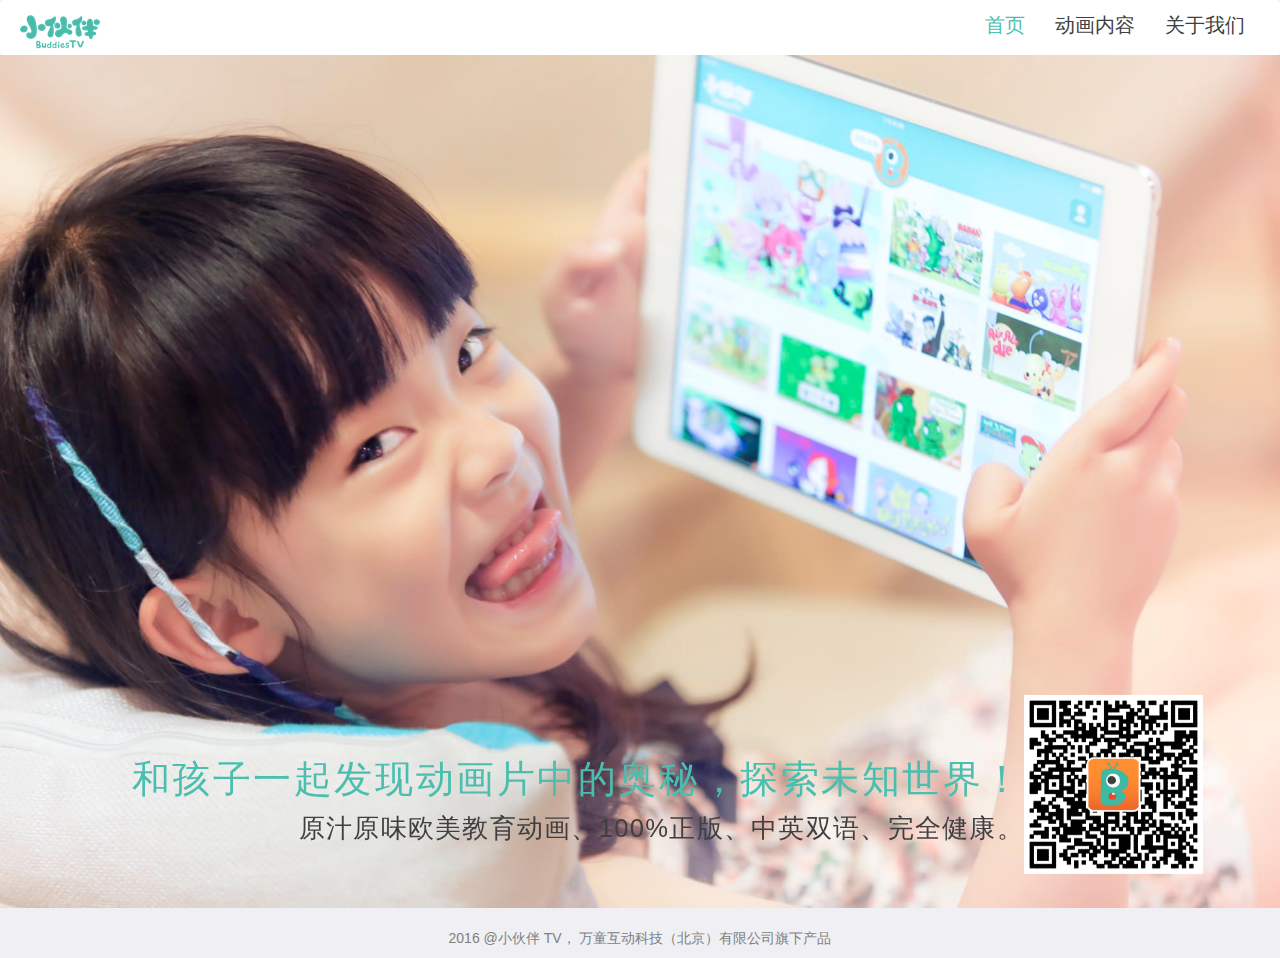
==== index.html @ 2fffc607 "v1" ====
<!DOCTYPE html>
<html lang="en">
<head>
	<meta content="text/html; charset=utf-8" http-equiv="Content-Type">
	<meta content="IE=edge" http-equiv="X-UA-Compatible">
	<meta name="viewport" content="width=device-width, initial-scale=1, maxinum-scale=1, user-scalable=no">
	<link href="style/css/bootstrap.min.css" rel="stylesheet">
	<link href="style/css/custom.css" rel="stylesheet">
	<link href="style/css/responsiveslides.css" rel="stylesheet">
	<link rel="stylesheet" href="http://fonts.googleapis.com/css?family=Lato:300,300italic,400,400italic,700,700italic,900">
	<script src="style/js/jquery-1.12.3.min.js"></script>
	<script src="style/js/bootstrap.min.js"></script>
	<script src="style/js/responsiveslides.js"></script>
	<title>小伙伴 TV</title>
	<script>
		$(function(){
			$(".rslides").responsiveSlides({
				auto: true,
				speed: 500,

			});
		});
	</script>
</head>
<body>
	<div class="navbar navbar-default">
		<div class="container-fluid headtop">
			<div class="navbar-header">
				<button class="navbar-toggle collapsed" data-target="#btv-navbar" data-toggle="collapse" type="button" aria-expanded="false" aria-controls="navbar">
					<span class="sr-only">Toggle navigation</span>
					<span class="icon-bar bar1"></span>
					<span class="icon-bar bar2"></span>
					<span class="icon-bar bar3"></span>
				</button>
				<a class="navbar-brand" href="#">
					<img alt="Brand" src="res/logo@1x.png">
				</a>
			</div>
			<div id="btv-navbar" class="collapse navbar-collapse">
				<ul class="nav navbar-nav navbar-right navbar-uppercase">
       			 	<li class="active"><a href="index.html">首页</a></li>
					<li><a href="donghua.html">动画内容</a></li>
					<li><a href="about.html">关于我们</a></li>
      	</ul>
			</div>
		</div>
	</div>
	<div class="container-fluid">
		<div class="section-header">
		<ul class="rslides">
			<li><a href="#"><img src="res/buddiestv-original1.jpg" alt="BuddiesTV focus image"></a></li>
		</ul>
		<div class="header-content">
			<h1>和孩子一起发现动画片中的奥秘，探索未知世界！</h1>
			<p>原汁原味欧美教育动画、100%正版、中英双语、完全健康。</p>
		</div>
		<div class="header-img">
			<img src="res/buddiestv_app.png" alt="App Download">
		</div>
	</div>
	</div>
	<div class="footer">
		<p>2016 @小伙伴 TV， 万童互动科技（北京）有限公司旗下产品</p>
	</div>
</body>
</html>
---- style/css/custom.css ----
body {
	background-color: #efeff4;
}
.navbar-default {
  background-color: #fff;
  border: none;
  min-height: 55px;
}

.navbar-default .navbar-text {
  color: #404040;
}
.navbar-default .navbar-nav > li > a {
  color: #404040;
  font-size: 1.4em;
}

.navbar-default .navbar-nav > li > a:hover {
  color: #4ABFAF;
}

.navbar-default .navbar-nav > .active > a, .navbar-default .navbar-nav > .active > a:focus, .navbar-default .navbar-nav > .active > a:hover {
  color: #4ABFAF;
  background: none;
}

.navbar {
	margin-bottom: 0;
}

.container-fluid {
	padding: 0;
}

.headtop {
	padding-left: 20px;
	padding-right: 20px;
}


.section-header {
	position: relative;
	top: 0;
}

.header-content {
	position: absolute;
	width: 75%;
	bottom: 6%;
	z-index: 3;
	color: white;
	text-align: right;
  left: 5%;
}

.header-content h1 {
	font-size: 3vw;
	letter-spacing: 0.2vw;
  color: #4ABFAF;
}

.header-content p {
	font-size: 2vw;
	font-weight: lighter;
	color: #404040;
	letter-spacing: 0.1vw;
}

.header-img {
  position: absolute;
  width: 20%;
  bottom: 4%;
  z-index: 3;
  left: 80%;
}

.header-img img {
  width: 14vw;
  height: auto;
}

.container {
	position: relative;
	top: 0;
}

.gfont {
	font: 700 42px lato;
}

.footer {
  margin-top: 20px;
  text-align: center;
  color: #808080;
}

.about-content {
  background-color: white;
  padding: 30px;
  margin-top: 20px;
  font-size: 1.2em;
  line-height: 1.6em;
  letter-spacing: 0.1vw;
  color: #404040;
}
---- style/css/responsiveslides.css ----
/*! http://responsiveslides.com v1.54 by @viljamis */

.rslides {
  position: relative;
  list-style: none;
  overflow: hidden;
  width: 100%;
  padding: 0;
  margin: 0;
  }

.rslides li {
  -webkit-backface-visibility: hidden;
  position: absolute;
  display: none;
  width: 100%;
  left: 0;
  top: 0;
  }

.rslides li:first-child {
  position: relative;
  display: block;
  float: left;
  }

.rslides img {
  display: block;
  height: auto;
  float: left;
  width: 100%;
  border: 0;
  }
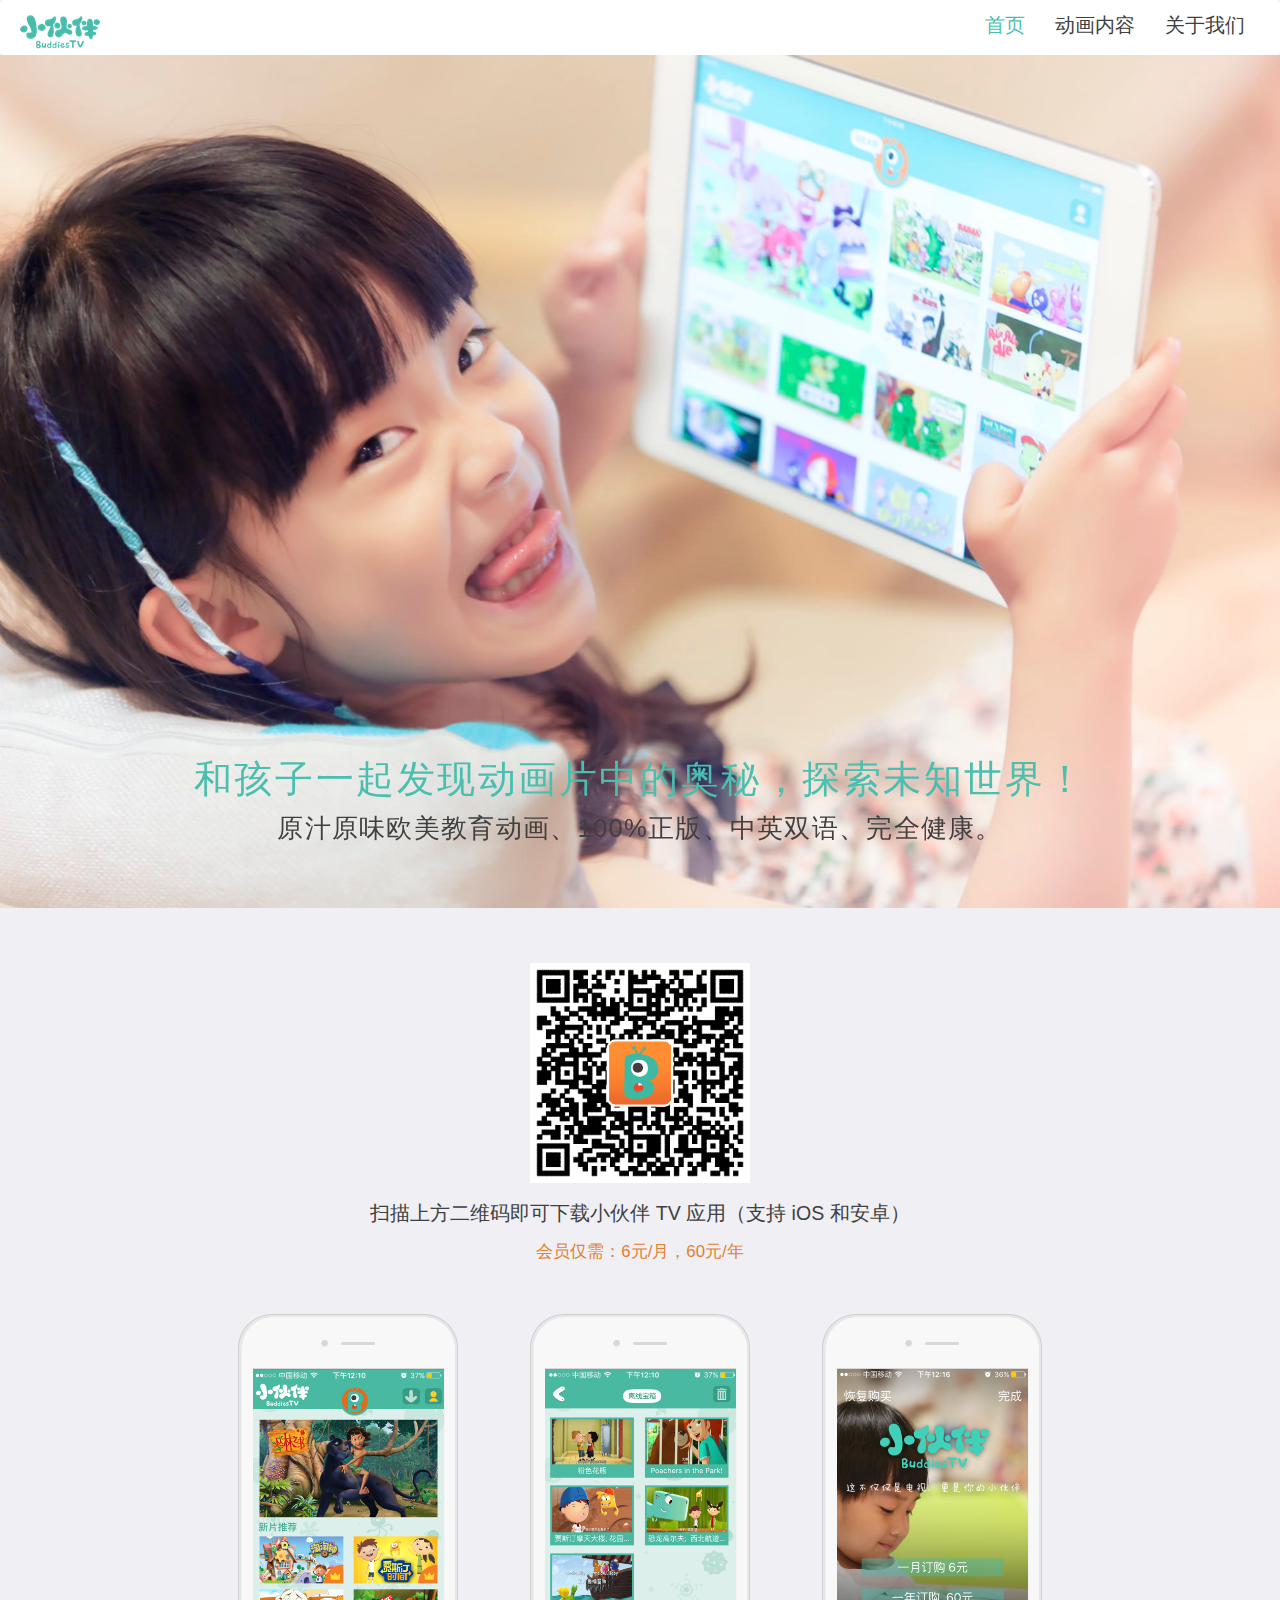
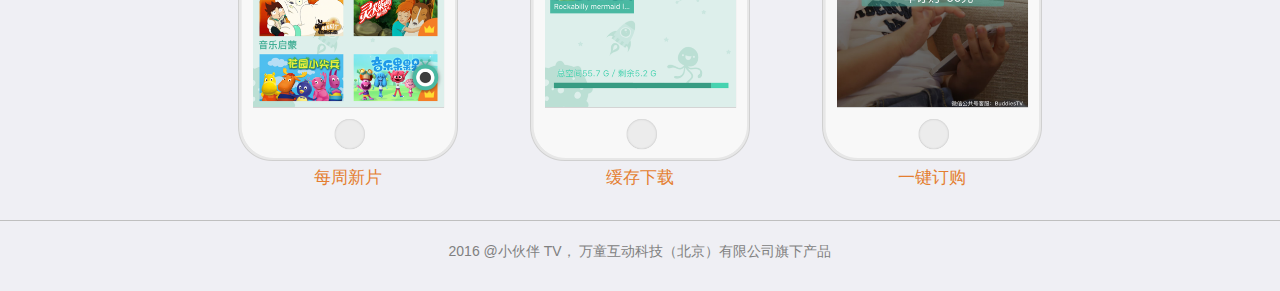
==== commit 736aabca: "add product display on homepage" ====
--- a/index.html
+++ b/index.html
@@ -54,8 +54,24 @@
 			<h1>和孩子一起发现动画片中的奥秘，探索未知世界！</h1>
 			<p>原汁原味欧美教育动画、100%正版、中英双语、完全健康。</p>
 		</div>
-		<div class="header-img">
-			<img src="res/buddiestv_app.png" alt="App Download">
+	</div>
+	<div class="section-content">
+		<p><img src="res/buddiestv_app.png" alt="App Download" width="220px"></p>
+		<h1>扫描上方二维码即可下载小伙伴 TV 应用（支持 iOS 和安卓）</h1>
+		<p>会员仅需：6元/月，60元/年</p>
+		<div class="box">
+			<div class="thirdcolumn">
+				<img src="res/home.png" width="220px">
+				<p>每周新片</p>
+			</div>
+			<div class="thirdcolumn">
+				<img src="res/download.png" width="220px">
+				<p>缓存下载</p>
+			</div>
+			<div class="thirdcolumn">
+				<img src="res/pay.png" width="220px">
+				<p>一键订购</p>
+			</div>
 		</div>
 	</div>
 	</div>
--- a/style/css/custom.css
+++ b/style/css/custom.css
@@ -45,11 +45,11 @@
 
 .header-content {
 	position: absolute;
-	width: 75%;
+	width: 90%;
 	bottom: 6%;
 	z-index: 3;
 	color: white;
-	text-align: right;
+	text-align: center;
   left: 5%;
 }
 
@@ -66,17 +66,35 @@
 	letter-spacing: 0.1vw;
 }
 
-.header-img {
-  position: absolute;
-  width: 20%;
-  bottom: 4%;
-  z-index: 3;
-  left: 80%;
+.section-content {
+  position: relative;
+  top: 50px;
+  text-align: center;
+  width: 100%;
 }
 
-.header-img img {
-  width: 14vw;
-  height: auto;
+.box {
+  width: 100%;
+  margin: 50px auto;
+  width: 960px;
+}
+
+.thirdcolumn {
+  width: 30%;
+  display: inline-block;
+}
+
+.section-content h1 {
+  font-size: 1.4em;
+  font-weight: lighter;
+  color: #404040;
+}
+
+.section-content p {
+  font-size: 1.2em;
+  color: #E47E30;
+  padding-top: 5px;
+  font-weight: lighter;
 }
 
 .container {
@@ -90,8 +108,10 @@
 
 .footer {
   margin-top: 20px;
+  padding: 20px;
   text-align: center;
   color: #808080;
+  border-top: 1px #bfbfbf solid;
 }
 
 .about-content {
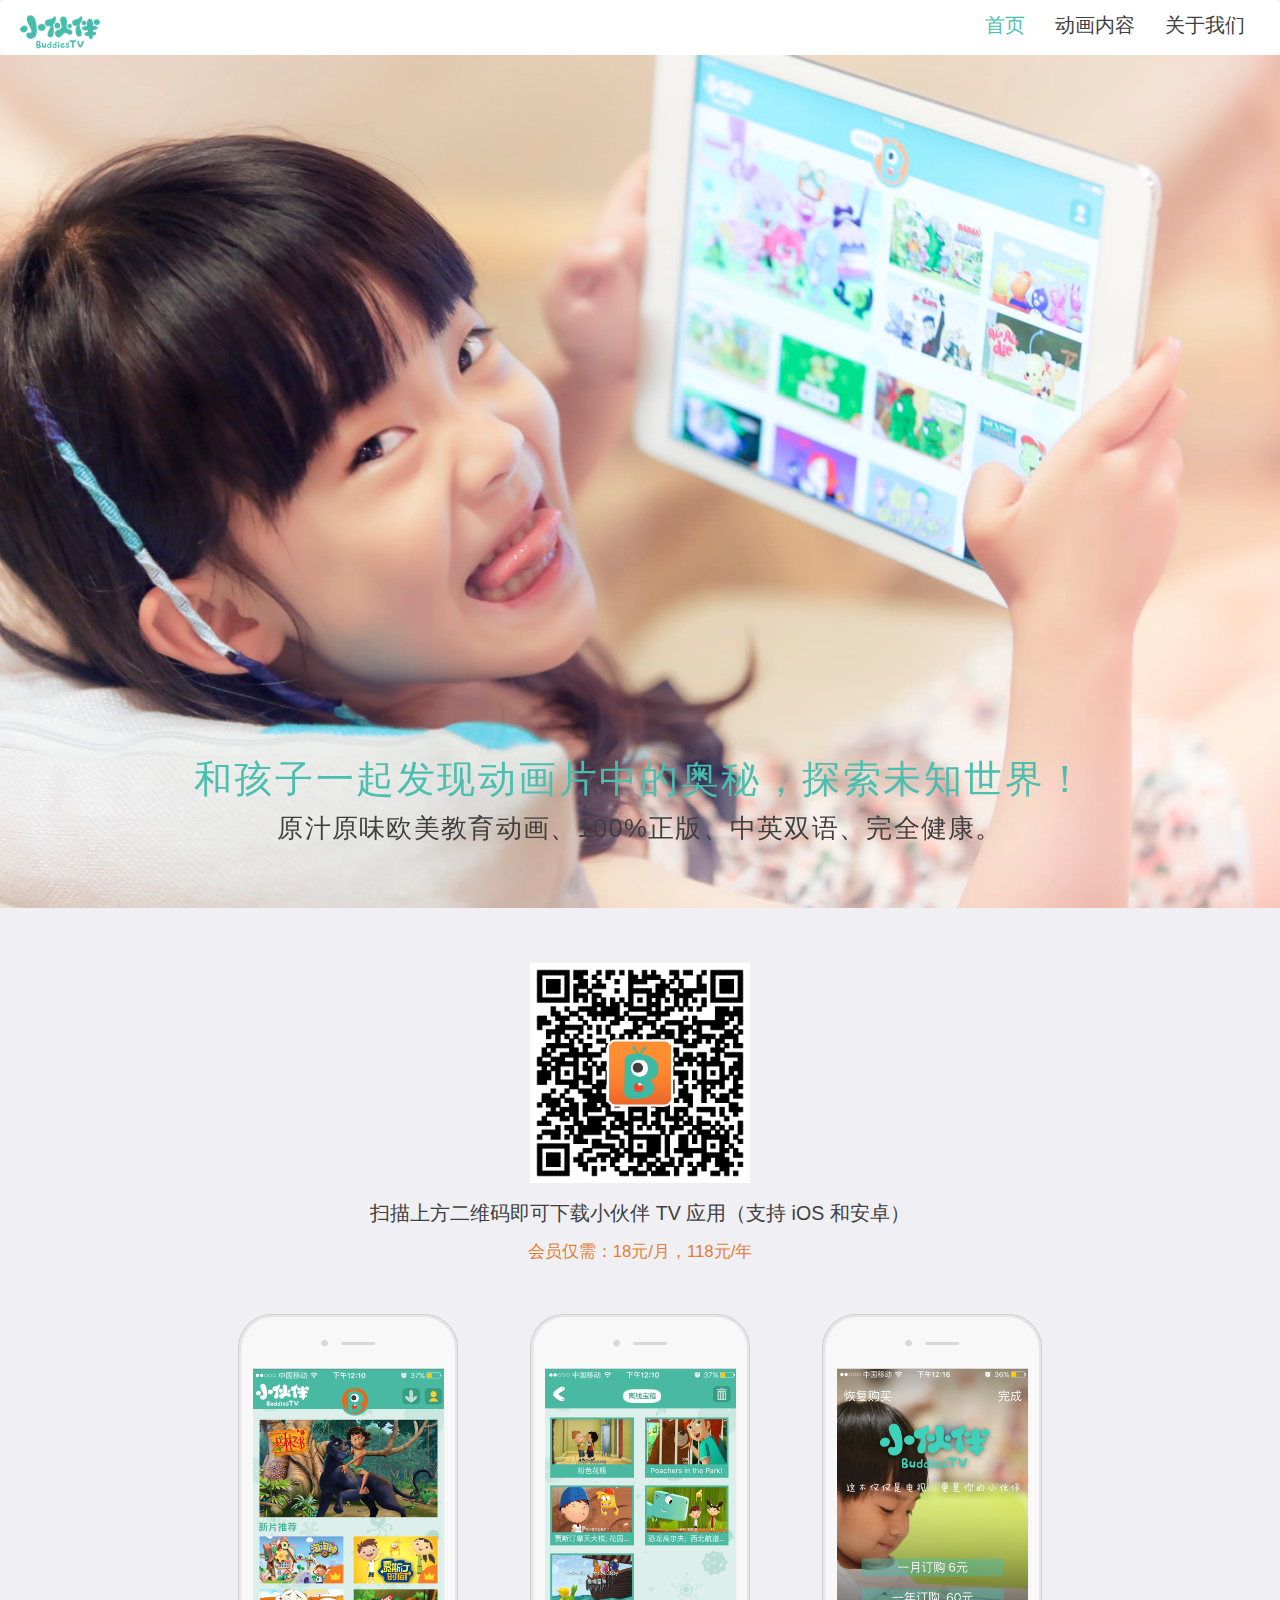
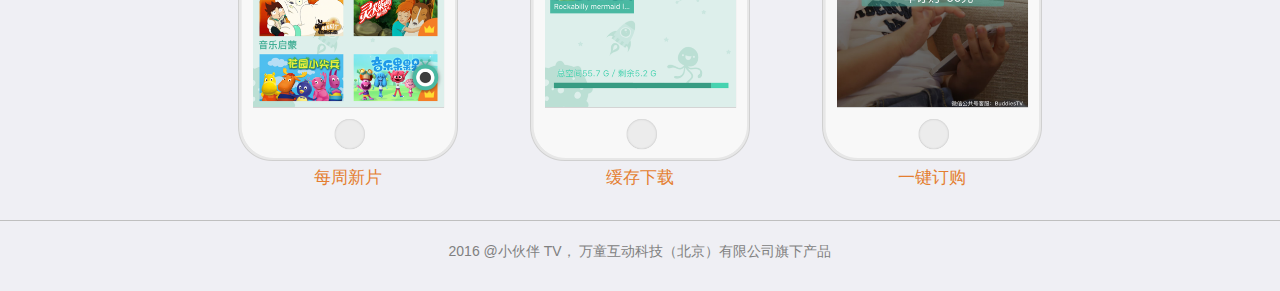
==== commit 89416211: "change price tag" ====
--- a/index.html
+++ b/index.html
@@ -58,7 +58,7 @@
 	<div class="section-content">
 		<p><img src="res/buddiestv_app.png" alt="App Download" width="220px"></p>
 		<h1>扫描上方二维码即可下载小伙伴 TV 应用（支持 iOS 和安卓）</h1>
-		<p>会员仅需：6元/月，60元/年</p>
+		<p>会员仅需：18元/月，118元/年</p>
 		<div class="box">
 			<div class="thirdcolumn">
 				<img src="res/home.png" width="220px">
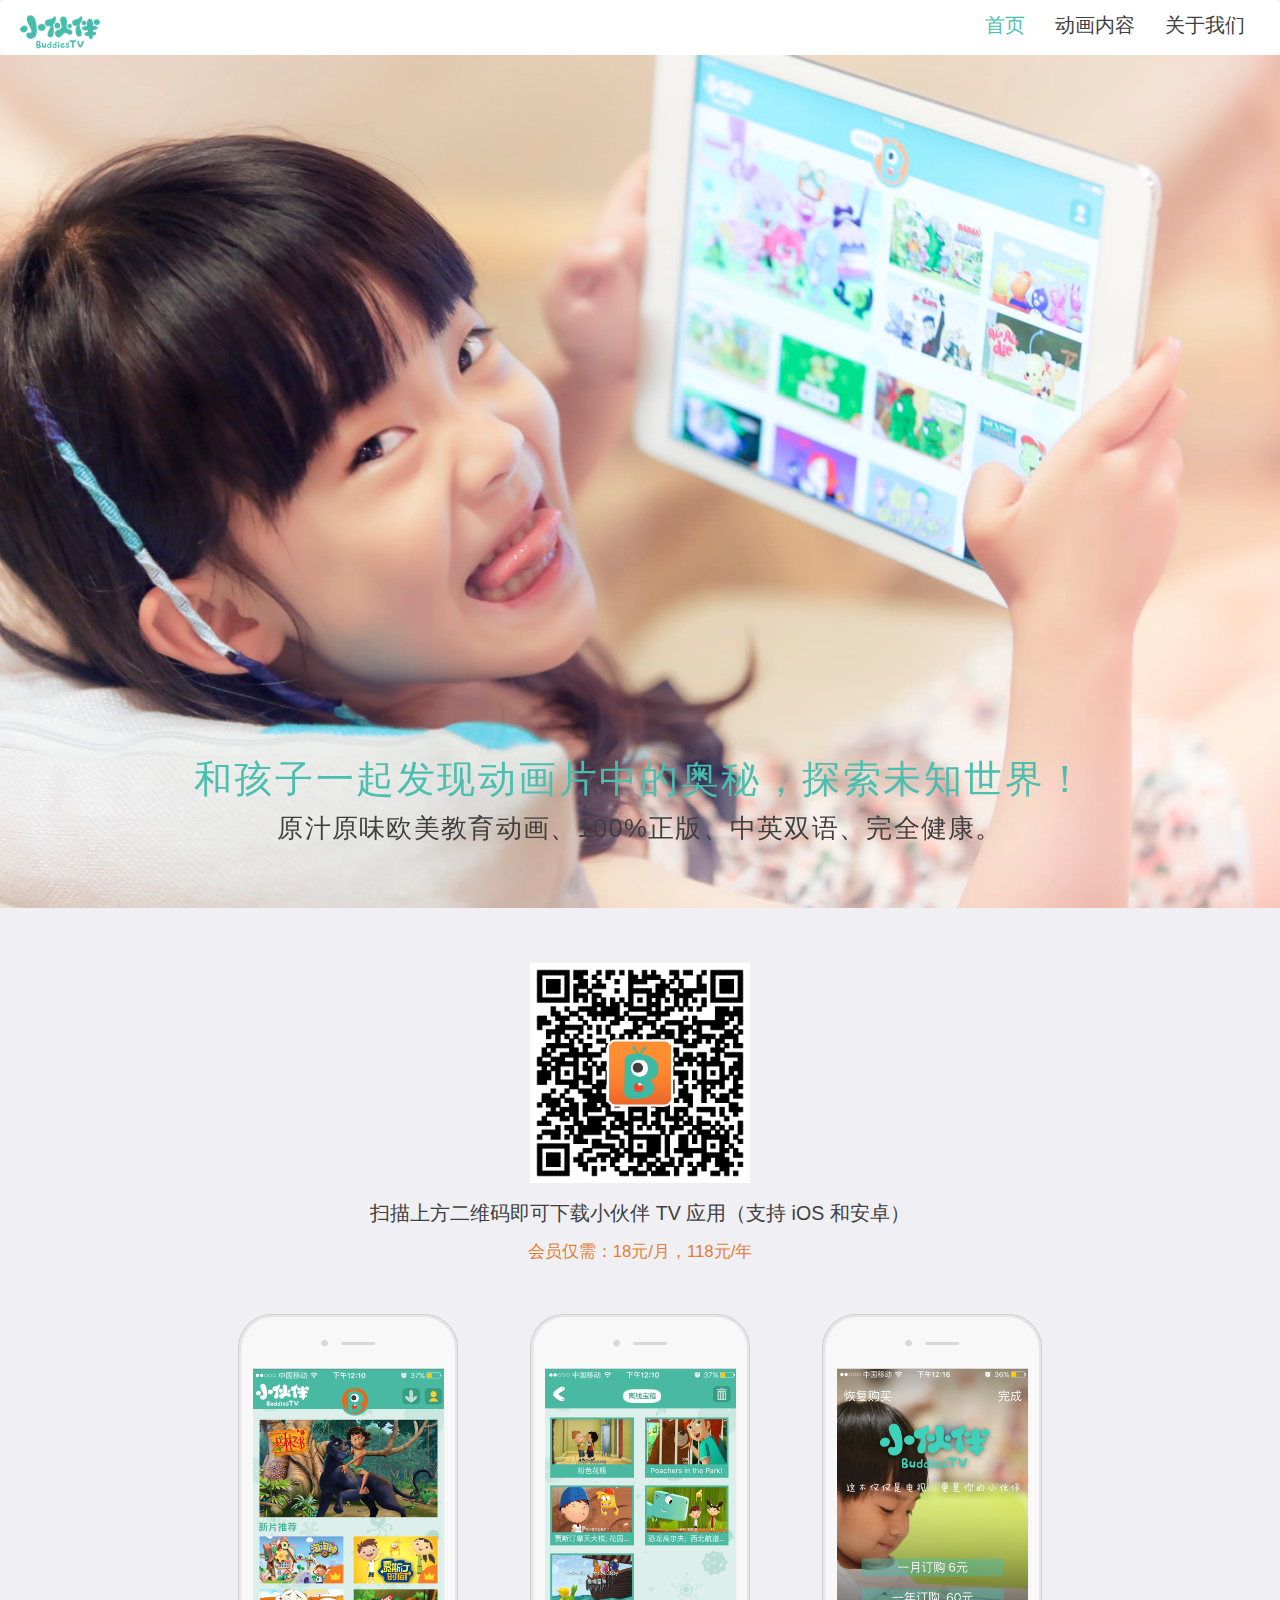
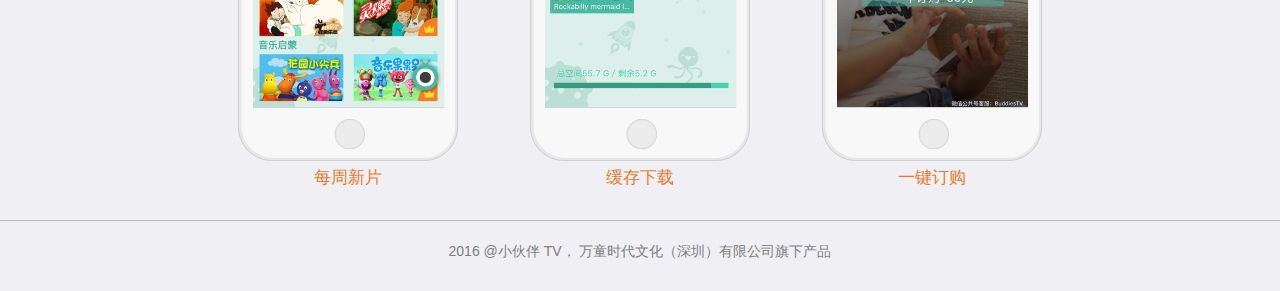
==== commit 6fe3126b: "change company names" ====
--- a/index.html
+++ b/index.html
@@ -11,7 +11,7 @@
 	<script src="style/js/jquery-1.12.3.min.js"></script>
 	<script src="style/js/bootstrap.min.js"></script>
 	<script src="style/js/responsiveslides.js"></script>
-	<title>小伙伴 TV</title>
+	<title>小伙伴 TV - 万童时代文化（深圳）有限公司旗下产品</title>
 	<script>
 		$(function(){
 			$(".rslides").responsiveSlides({
@@ -76,7 +76,7 @@
 	</div>
 	</div>
 	<div class="footer">
-		<p>2016 @小伙伴 TV， 万童互动科技（北京）有限公司旗下产品</p>
+		<p>2016 @小伙伴 TV， 万童时代文化（深圳）有限公司旗下产品</p>
 	</div>
 </body>
 </html>
--- a/style/css/custom.css
+++ b/style/css/custom.css
@@ -123,3 +123,20 @@
   letter-spacing: 0.1vw;
   color: #404040;
 }
+
+.category {
+	text-align: center;
+	padding: 20px 40px;
+}
+
+.category a {
+	color: #ffffff;
+}
+
+.cphone {
+		background-color: #29BB9C;
+}
+
+.ctv {
+		background-color: #0070DC;
+}
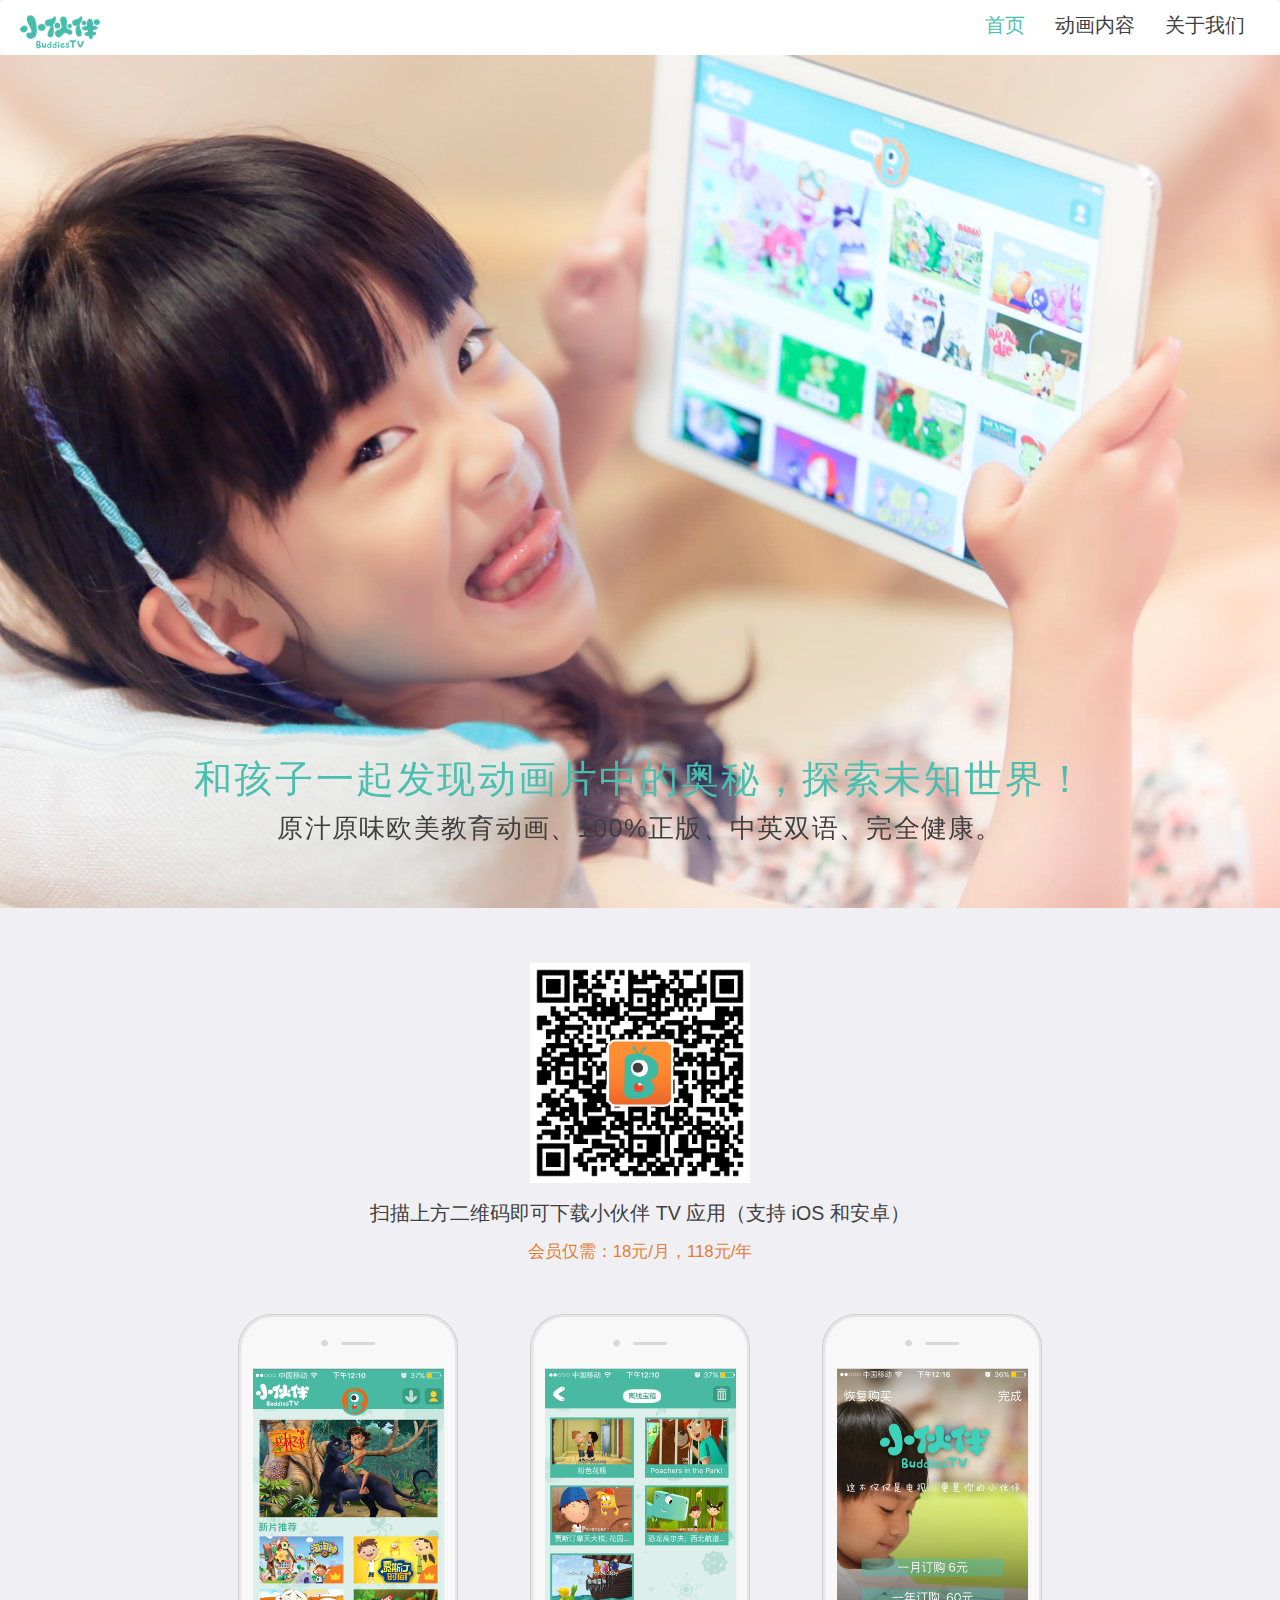
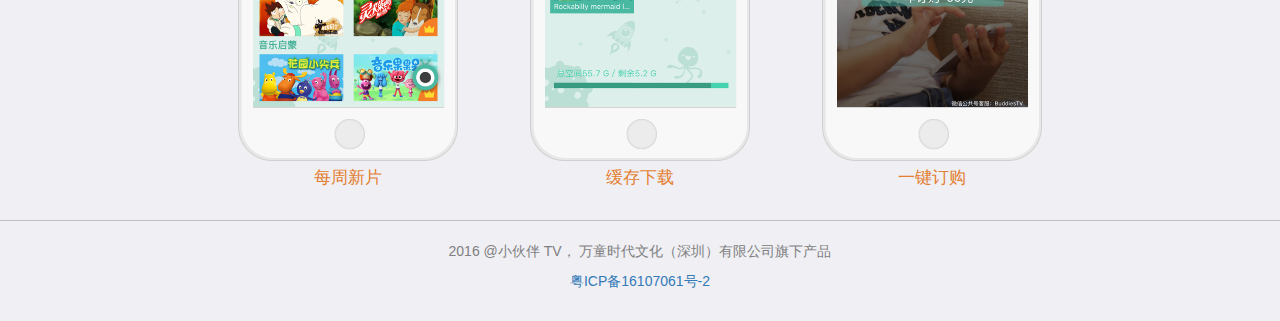
==== commit adddee2d: "add icp number" ====
--- a/index.html
+++ b/index.html
@@ -77,6 +77,7 @@
 	</div>
 	<div class="footer">
 		<p>2016 @小伙伴 TV， 万童时代文化（深圳）有限公司旗下产品</p>
+		<p><a href="http://www.miitbeian.gov.cn/" target="_blank">粤ICP备16107061号-2</a></p>
 	</div>
 </body>
 </html>
